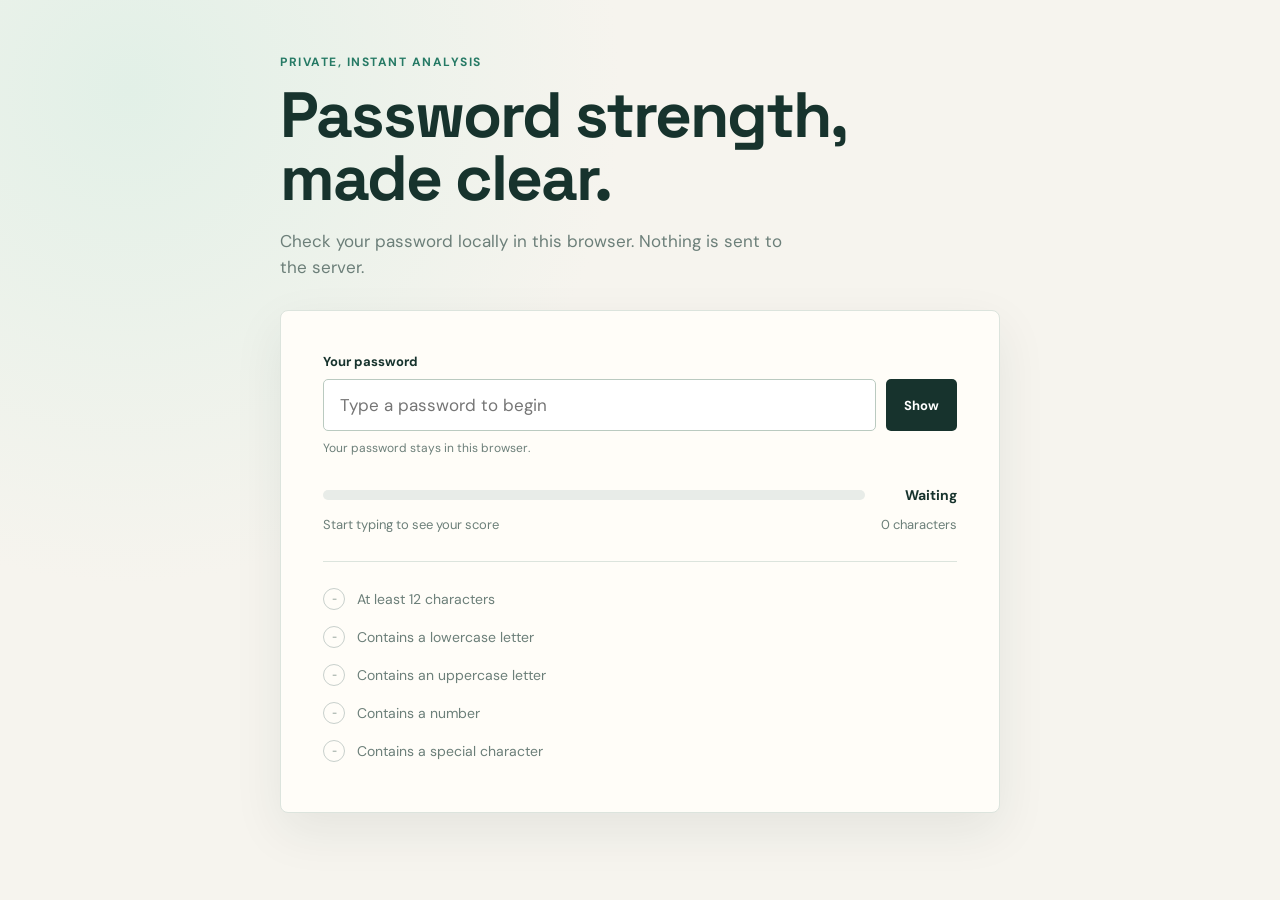
==== index.html @ 4fa056f7 "first commit" ====
<!DOCTYPE html>
<html lang="en">
<head>
    <meta charset="UTF-8">
    <meta name="viewport" content="width=device-width, initial-scale=1.0">
    <title>Password Strength Analyzer</title>
    <link rel="stylesheet" href="static/style.css">
</head>
<body>
    <main class="container">
        <section class="intro">
            <p class="eyebrow">Private, instant analysis</p>
            <h1>Password strength, made clear.</h1>
            <p class="subtitle">Check your password locally in this browser. Nothing is sent to the server.</p>
        </section>
        <section class="analyzer" aria-label="Password analyzer">
            <label for="password">Your password</label>
            <div class="input-wrap">
                <input type="password" id="password" placeholder="Type a password to begin" autocomplete="off">
                <button class="toggle-button" id="togglePassword" type="button">Show</button>
            </div>
            <p class="privacy-note">Your password stays in this browser.</p>
            <div class="meter-row"><div class="meter" aria-hidden="true"><span id="strengthBar"></span></div><strong id="strengthLabel">Waiting</strong></div>
            <div class="score-line"><span id="scoreText">Start typing to see your score</span><span id="lengthText">0 characters</span></div>
            <div class="checks" aria-live="polite">
                <div class="check" data-check="length"><span class="check-icon">-</span><span>At least 12 characters</span></div>
                <div class="check" data-check="lower"><span class="check-icon">-</span><span>Contains a lowercase letter</span></div>
                <div class="check" data-check="upper"><span class="check-icon">-</span><span>Contains an uppercase letter</span></div>
                <div class="check" data-check="number"><span class="check-icon">-</span><span>Contains a number</span></div>
                <div class="check" data-check="symbol"><span class="check-icon">-</span><span>Contains a special character</span></div>
            </div>
        </section>
    </main>
    <script src="static/script.js"></script>
</body>
</html>
---- static/style.css ----
@import url('https://fonts.googleapis.com/css2?family=DM+Sans:wght@400;500;600;700&family=Space+Grotesk:wght@500;600;700&display=swap');
:root { --ink: #17332d; --muted: #6c7f79; --paper: #f6f4ee; --panel: #fffdf8; --line: #dce4dd; --mint: #dff1e6; --accent: #267a65; }
* { box-sizing: border-box; }
body { font-family: "DM Sans", sans-serif; background: radial-gradient(circle at 10% 10%, #e2f0e7 0, transparent 35%), var(--paper); color: var(--ink); min-height: 100vh; margin: 0; padding: 6vh 20px; }
.container { max-width: 720px; margin: 0 auto; }
.intro { margin-bottom: 30px; }
.eyebrow { color: var(--accent); font-size: 12px; font-weight: 700; letter-spacing: 1.5px; text-transform: uppercase; margin: 0 0 14px; }
h1 { font-family: "Space Grotesk", sans-serif; font-size: clamp(36px, 7vw, 64px); letter-spacing: -2px; line-height: .98; margin: 0; max-width: 620px; }
.subtitle { color: var(--muted); font-size: 17px; line-height: 1.5; margin: 20px 0 0; max-width: 510px; }
.analyzer { background: var(--panel); border: 1px solid var(--line); border-radius: 8px; box-shadow: 0 18px 50px rgba(23, 51, 45, .08); padding: clamp(24px, 5vw, 42px); }
label { display: block; font-size: 13px; font-weight: 700; margin-bottom: 9px; }
.input-wrap { display: flex; gap: 10px; }
input { background: #fff; border: 1px solid #bacac0; border-radius: 5px; color: var(--ink); flex: 1; font: inherit; font-size: 17px; min-width: 0; padding: 14px 16px; }
input:focus { border-color: var(--accent); box-shadow: 0 0 0 3px var(--mint); outline: none; }
.toggle-button { background: var(--ink); border: 0; border-radius: 5px; color: white; cursor: pointer; font: inherit; font-size: 13px; font-weight: 700; padding: 0 18px; }
.toggle-button:hover { background: var(--accent); }
.privacy-note { color: var(--muted); font-size: 12px; margin: 9px 0 30px; }
.meter-row { align-items: center; display: flex; gap: 14px; }
.meter { background: #e8ece8; border-radius: 10px; flex: 1; height: 10px; overflow: hidden; }
.meter span { display: block; height: 100%; transition: background-color .2s, width .3s ease; width: 0; }
.meter-row strong { font-size: 14px; min-width: 78px; text-align: right; }
.score-line { color: var(--muted); display: flex; font-size: 13px; justify-content: space-between; margin: 12px 0 28px; }
.checks { border-top: 1px solid var(--line); padding-top: 18px; }
.check { align-items: center; color: var(--muted); display: flex; font-size: 14px; gap: 12px; padding: 8px 0; }
.check-icon { align-items: center; border: 1px solid #c8d0cc; border-radius: 50%; color: #9aa8a1; display: inline-flex; font-size: 9px; font-weight: 700; height: 22px; justify-content: center; width: 22px; }
.check.passed { color: var(--ink); }
.check.passed .check-icon { background: var(--mint); border-color: #9fceb0; color: var(--accent); }
@media (max-width: 480px) { body { padding: 32px 16px; } .input-wrap { align-items: stretch; flex-direction: column; } .toggle-button { min-height: 44px; } .score-line { align-items: flex-start; flex-direction: column; gap: 5px; } }
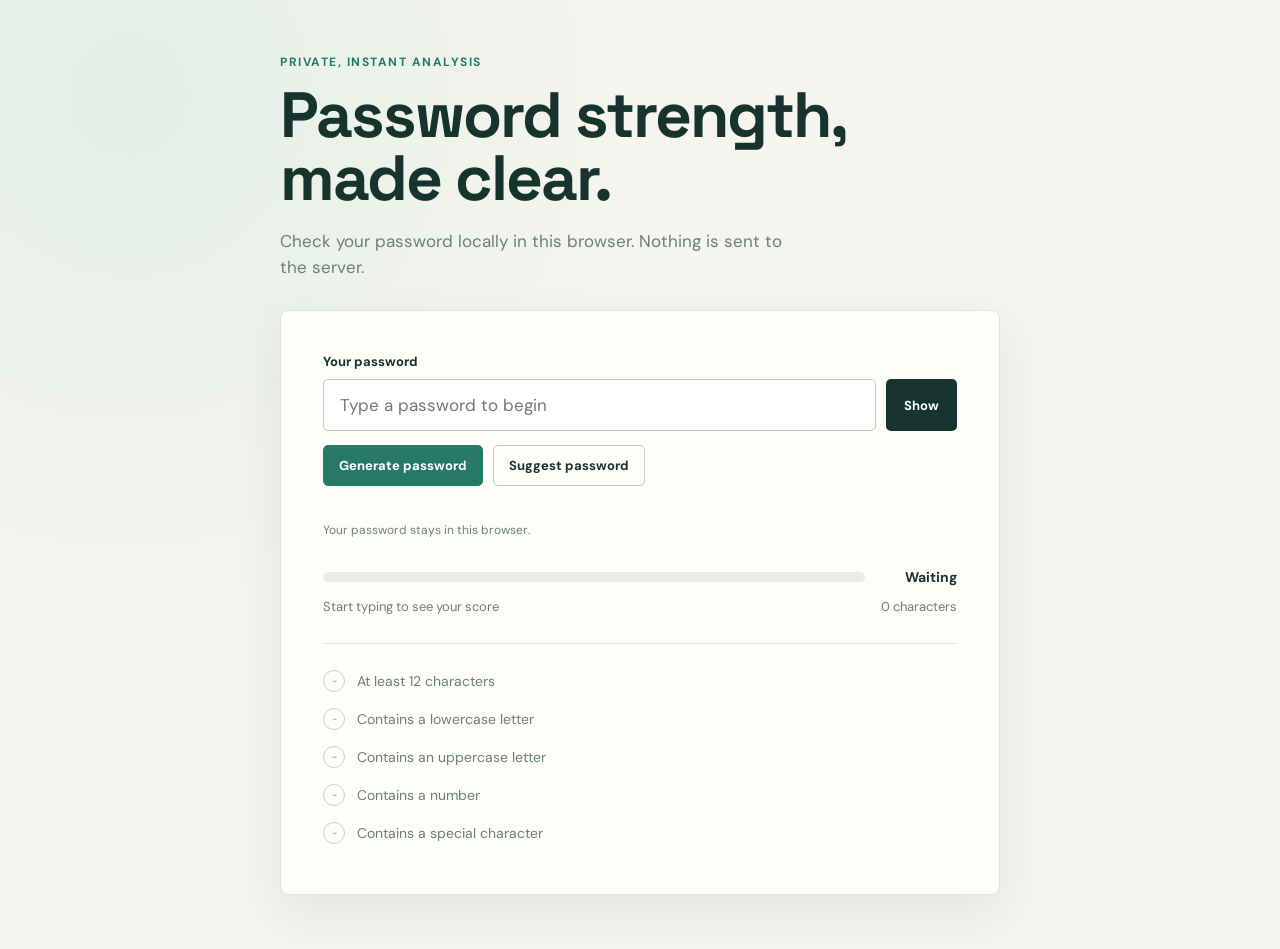
==== commit 223ad944: "generate pass commit" ====
--- a/index.html
+++ b/index.html
@@ -19,6 +19,11 @@
                 <input type="password" id="password" placeholder="Type a password to begin" autocomplete="off">
                 <button class="toggle-button" id="togglePassword" type="button">Show</button>
             </div>
+            <div class="password-actions">
+                <button class="action-button primary-action" id="generatePassword" type="button">Generate password</button>
+                <button class="action-button" id="suggestPassword" type="button">Suggest password</button>
+            </div>
+            <p class="action-status" id="actionStatus" aria-live="polite"></p>
             <p class="privacy-note">Your password stays in this browser.</p>
             <div class="meter-row"><div class="meter" aria-hidden="true"><span id="strengthBar"></span></div><strong id="strengthLabel">Waiting</strong></div>
             <div class="score-line"><span id="scoreText">Start typing to see your score</span><span id="lengthText">0 characters</span></div>
--- a/static/style.css
+++ b/static/style.css
@@ -14,6 +14,12 @@
 input:focus { border-color: var(--accent); box-shadow: 0 0 0 3px var(--mint); outline: none; }
 .toggle-button { background: var(--ink); border: 0; border-radius: 5px; color: white; cursor: pointer; font: inherit; font-size: 13px; font-weight: 700; padding: 0 18px; }
 .toggle-button:hover { background: var(--accent); }
+.password-actions { display: flex; flex-wrap: wrap; gap: 10px; margin-top: 14px; }
+.action-button { background: transparent; border: 1px solid #bacac0; border-radius: 5px; color: var(--ink); cursor: pointer; font: inherit; font-size: 13px; font-weight: 700; padding: 11px 15px; }
+.action-button:hover { border-color: var(--accent); color: var(--accent); }
+.primary-action { background: var(--accent); border-color: var(--accent); color: white; }
+.primary-action:hover { background: var(--ink); border-color: var(--ink); color: white; }
+.action-status { color: var(--accent); font-size: 12px; min-height: 18px; margin: 10px 0 -1px; }
 .privacy-note { color: var(--muted); font-size: 12px; margin: 9px 0 30px; }
 .meter-row { align-items: center; display: flex; gap: 14px; }
 .meter { background: #e8ece8; border-radius: 10px; flex: 1; height: 10px; overflow: hidden; }
